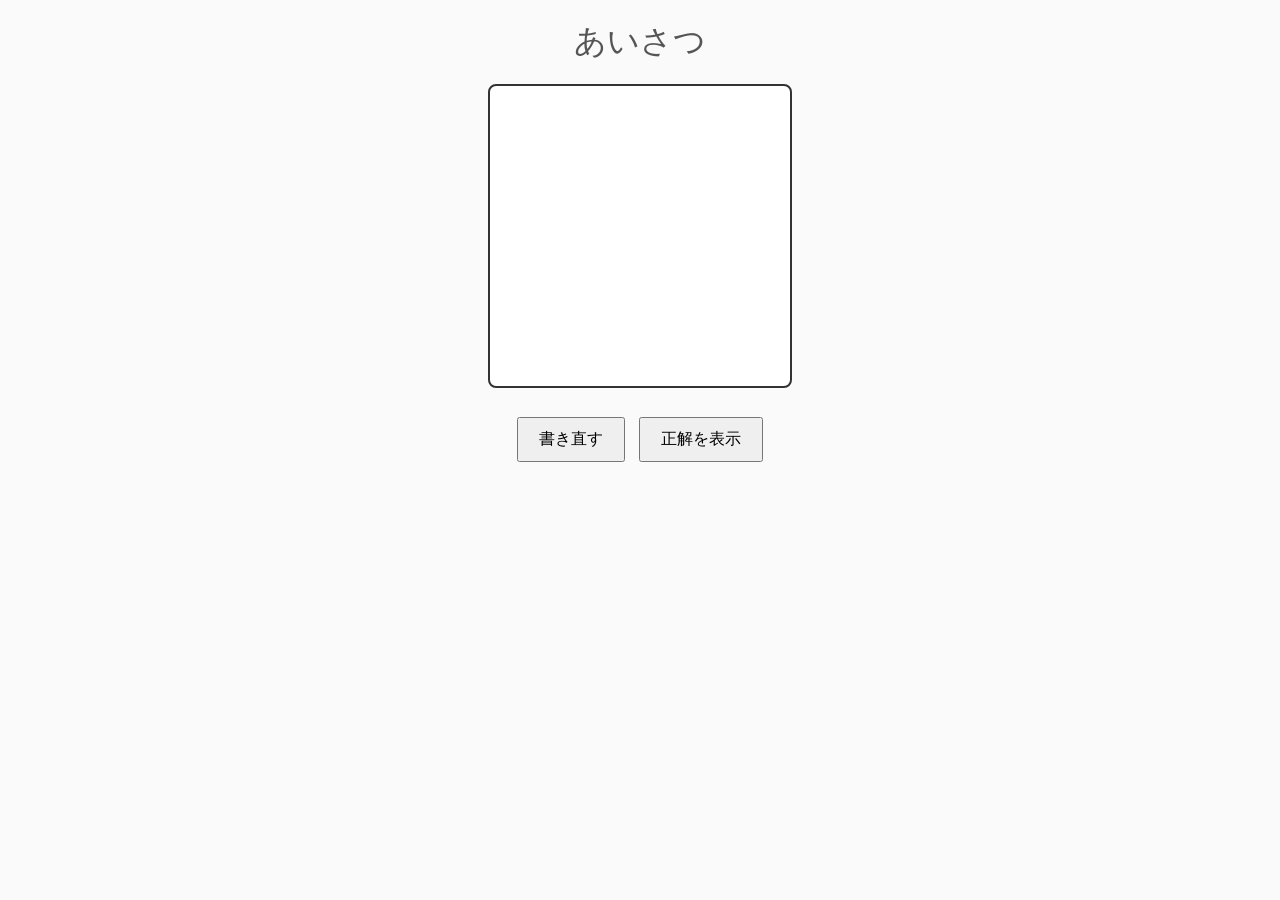
==== kanji-app/index.html @ 1e8d307c "Add files via upload" ====
<!DOCTYPE html>
<html lang="ja">
<head>
    <meta charset="UTF-8">
    <meta name="viewport" content="width=device-width, initial-scale=1.0, user-scalable=no">
    <title>手書き漢字テスト</title>
    <link rel="stylesheet" href="style.css">
</head>
<body>
    <div id="game-container">
        <p id="yomi-display">読み込み中...</p>
        
        <canvas id="draw-area" width="300" height="300"></canvas>
        
        <div class="controls">
            <button onclick="clearCanvas()">書き直す</button>
            <button id="show-ans-btn" onclick="showAnswer()">正解を表示</button>
        </div>

        <div id="answer-zone" style="display:none;">
            <p id="correct-kanji"></p>
            <p>合っていましたか？</p>
            <button class="ok-btn" onclick="nextQuestion(true)">◯ 正解</button>
            <button class="ng-btn" onclick="nextQuestion(false)">× 不正解</button>
        </div>
    </div>
    <script src="script.js"></script>
</body>
</html>
---- kanji-app/style.css ----
body { text-align: center; font-family: sans-serif; background: #fafafa; touch-action: none; }
#yomi-display { font-size: 2rem; margin: 20px; color: #555; }
#draw-area { border: 2px solid #333; background: #fff; border-radius: 8px; cursor: crosshair; }
.controls { margin: 20px; }
#correct-kanji { font-size: 4rem; color: red; font-family: "Sawarabi Mincho", serif; }
button { padding: 10px 20px; font-size: 1rem; margin: 5px; cursor: pointer; }
.ok-btn { background: #e1f5fe; border: 1px solid #03a9f4; }
.ng-btn { background: #ffebee; border: 1px solid #f44336; }
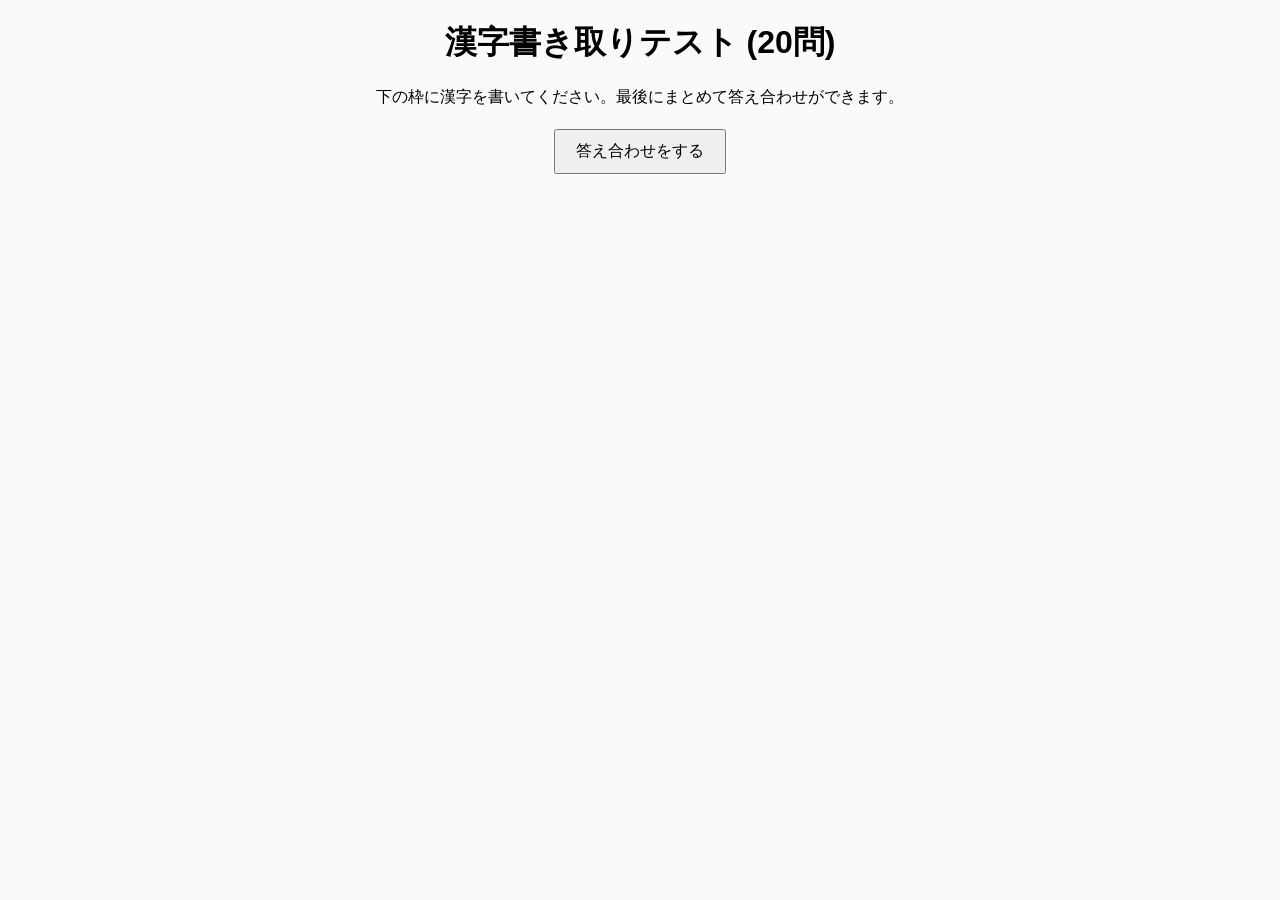
==== commit 147c81fe: "Update HTML structure for kanji writing test" ====
--- a/kanji-app/index.html
+++ b/kanji-app/index.html
@@ -3,27 +3,22 @@
 <head>
     <meta charset="UTF-8">
     <meta name="viewport" content="width=device-width, initial-scale=1.0, user-scalable=no">
-    <title>手書き漢字テスト</title>
+    <title>20問 漢字書き取りテスト</title>
     <link rel="stylesheet" href="style.css">
 </head>
 <body>
-    <div id="game-container">
-        <p id="yomi-display">読み込み中...</p>
+    <div id="test-container">
+        <h1>漢字書き取りテスト (20問)</h1>
+        <p class="instruction">下の枠に漢字を書いてください。最後にまとめて答え合わせができます。</p>
         
-        <canvas id="draw-area" width="300" height="300"></canvas>
-        
-        <div class="controls">
-            <button onclick="clearCanvas()">書き直す</button>
-            <button id="show-ans-btn" onclick="showAnswer()">正解を表示</button>
-        </div>
+        <div id="questions-list">
+            </div>
 
-        <div id="answer-zone" style="display:none;">
-            <p id="correct-kanji"></p>
-            <p>合っていましたか？</p>
-            <button class="ok-btn" onclick="nextQuestion(true)">◯ 正解</button>
-            <button class="ng-btn" onclick="nextQuestion(false)">× 不正解</button>
+        <div class="footer-controls">
+            <button id="finish-btn" onclick="finishTest()">答え合わせをする</button>
+            <button id="reset-btn" onclick="location.reload()" style="display:none;">最初からやり直す</button>
         </div>
     </div>
     <script src="script.js"></script>
 </body>
-</html>+</html>
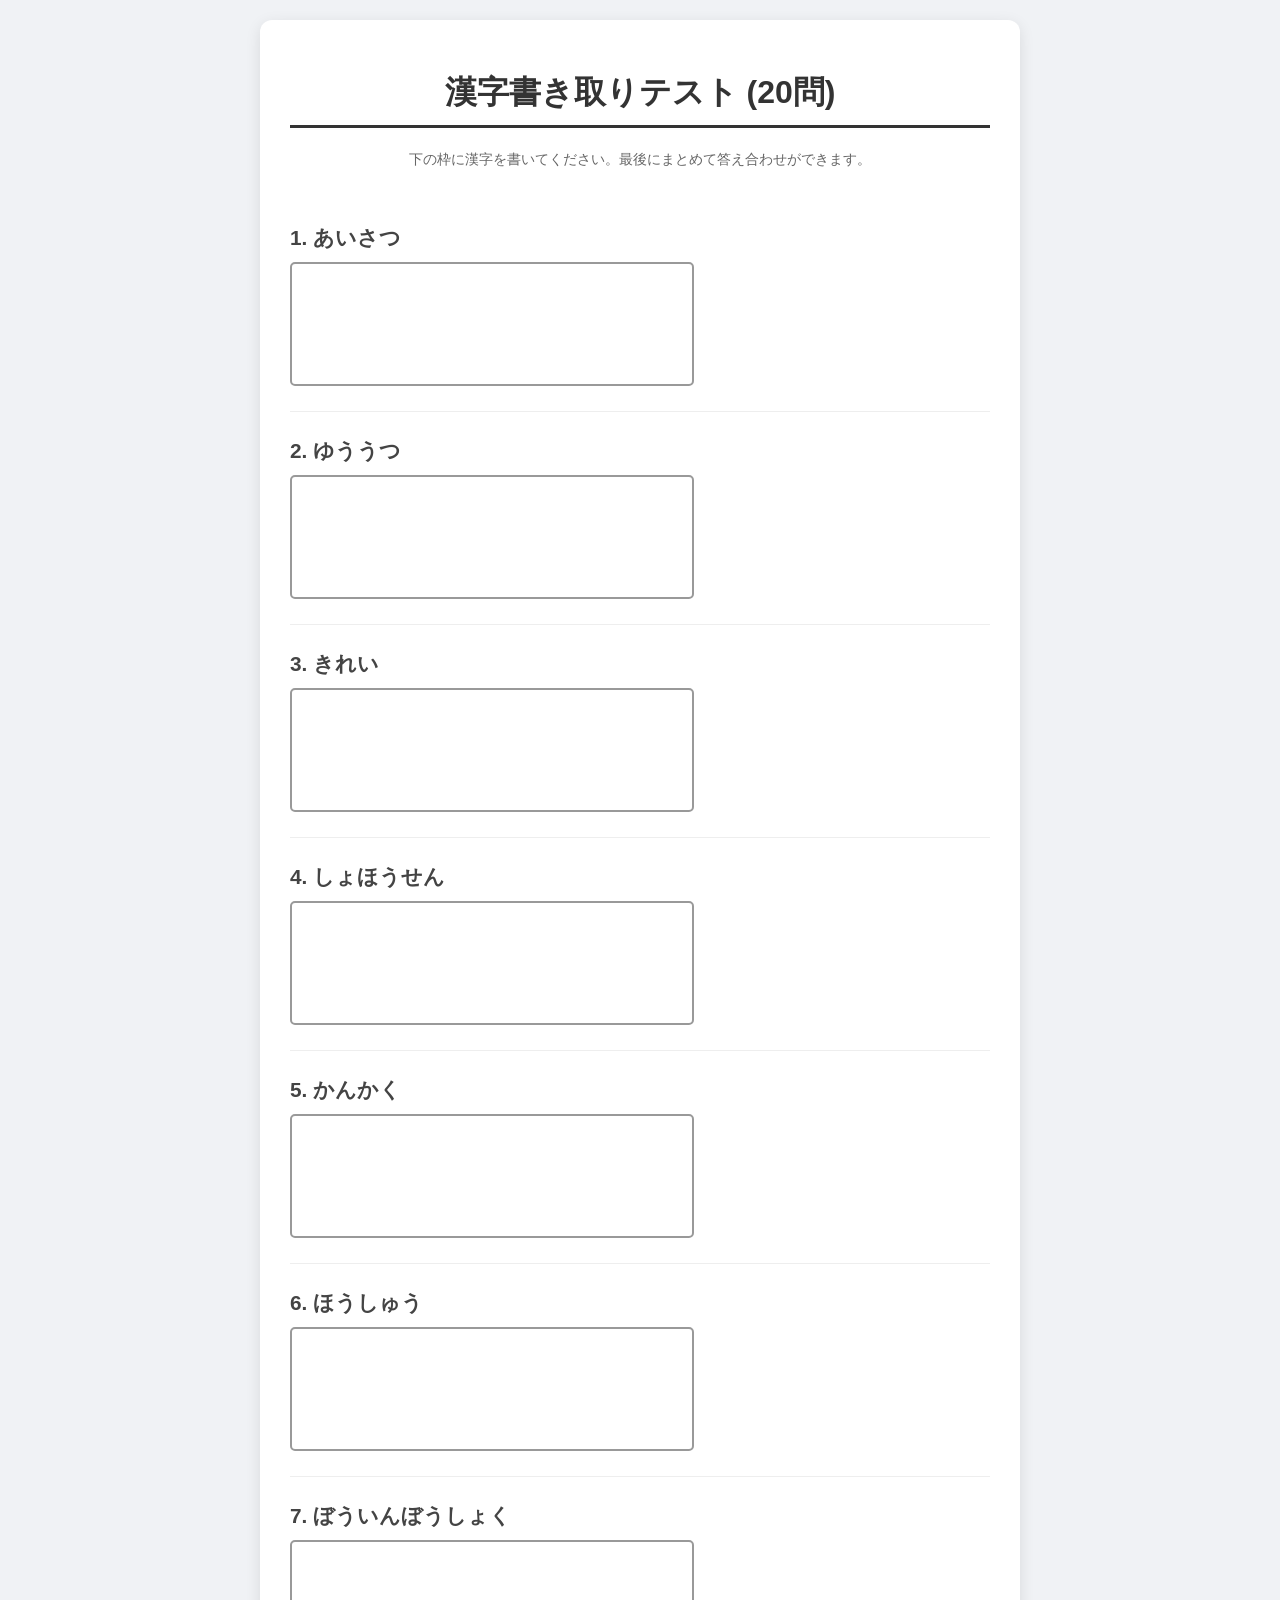
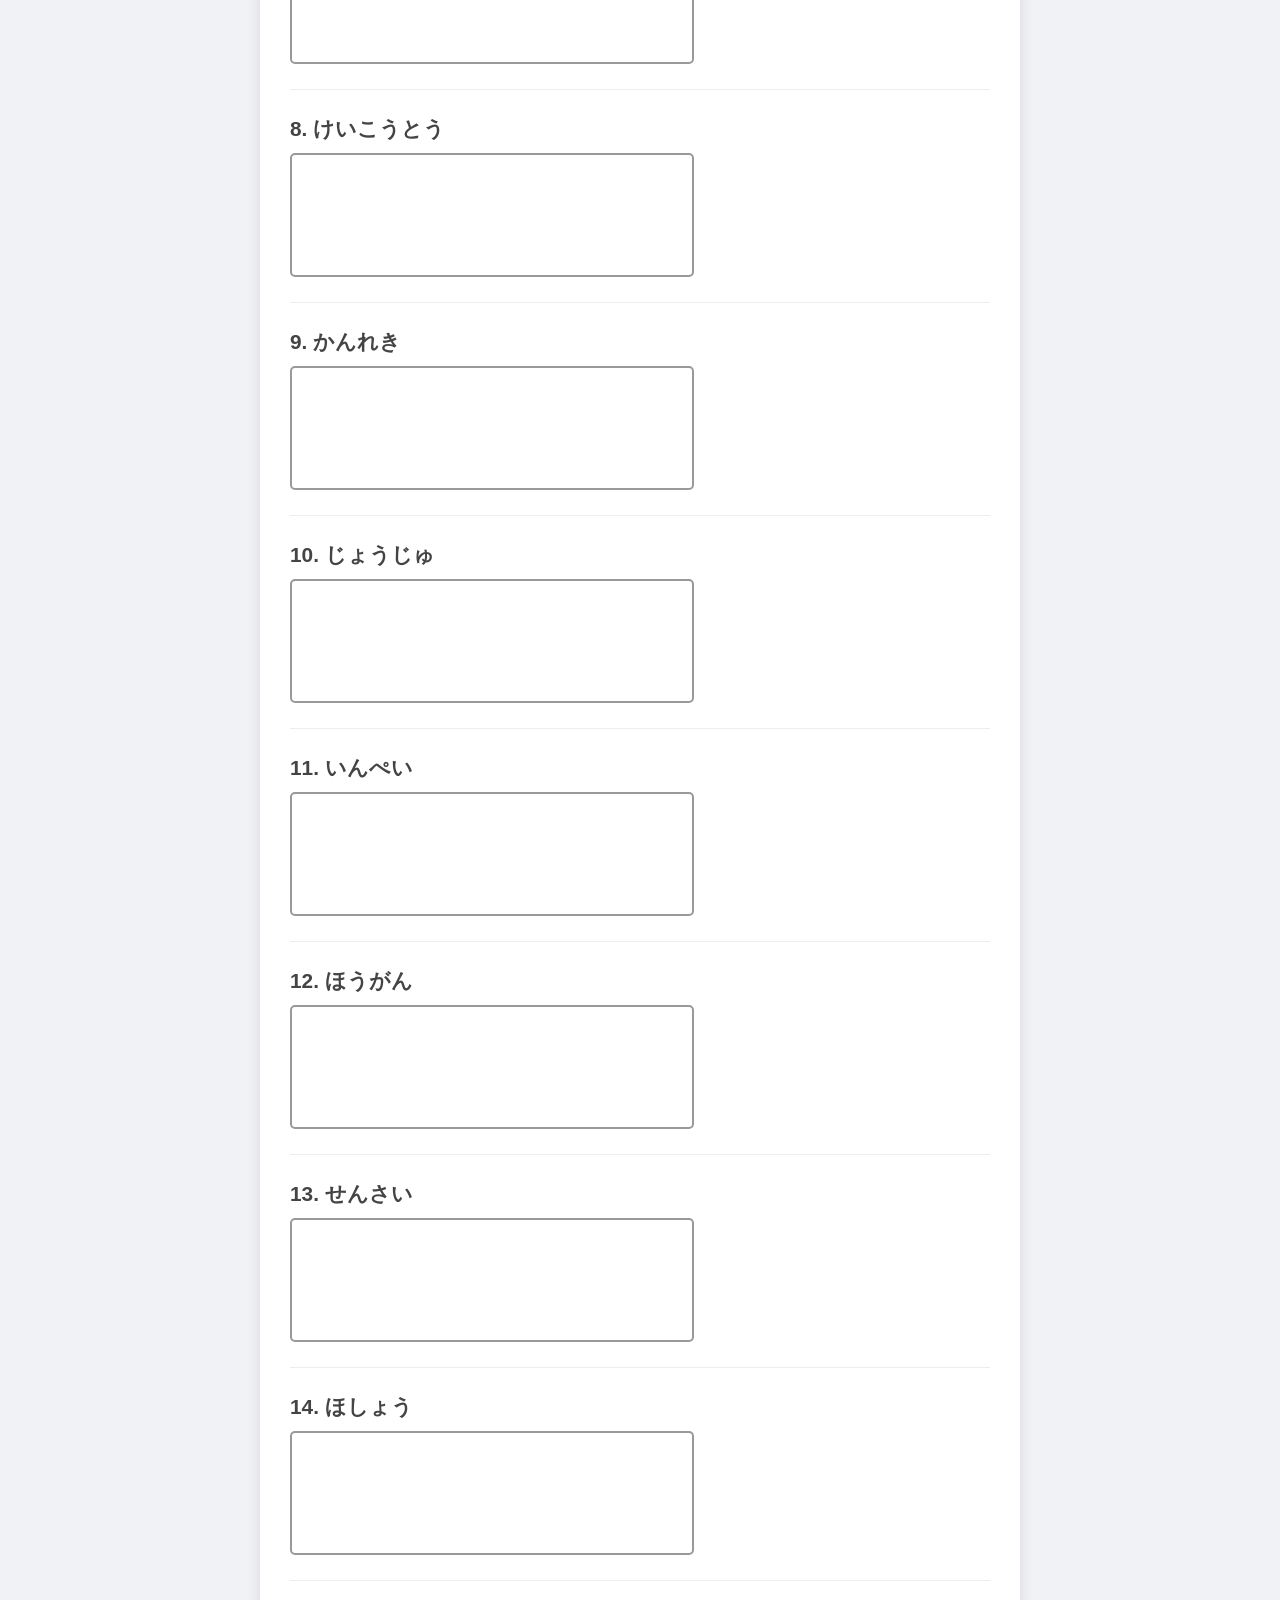
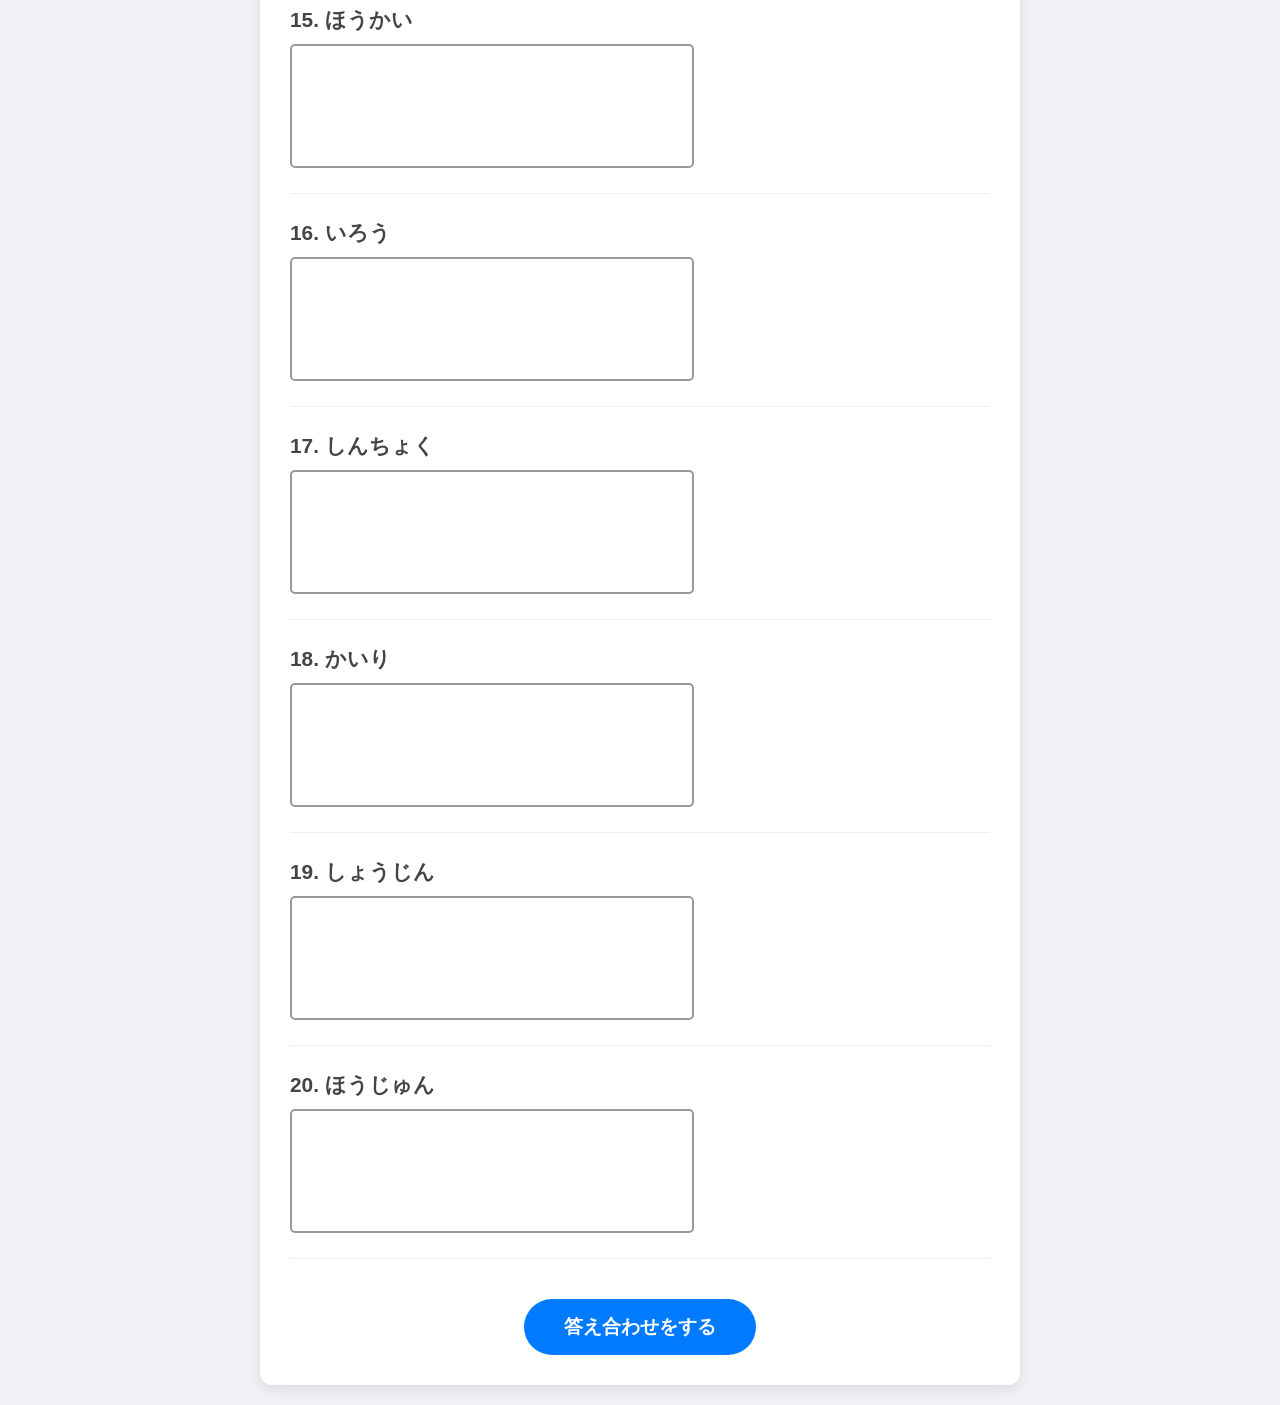
==== commit db08b74a: "Fix HTML formatting in index.html" ====
--- a/kanji-app/index.html
+++ b/kanji-app/index.html
@@ -11,14 +11,14 @@
         <h1>漢字書き取りテスト (20問)</h1>
         <p class="instruction">下の枠に漢字を書いてください。最後にまとめて答え合わせができます。</p>
         
-        <div id="questions-list">
-            </div>
+        <div id="questions-list"></div>
 
         <div class="footer-controls">
             <button id="finish-btn" onclick="finishTest()">答え合わせをする</button>
             <button id="reset-btn" onclick="location.reload()" style="display:none;">最初からやり直す</button>
         </div>
     </div>
+
     <script src="script.js"></script>
 </body>
 </html>
--- a/kanji-app/style.css
+++ b/kanji-app/style.css
@@ -1,8 +1,70 @@
-body { text-align: center; font-family: sans-serif; background: #fafafa; touch-action: none; }
-#yomi-display { font-size: 2rem; margin: 20px; color: #555; }
-#draw-area { border: 2px solid #333; background: #fff; border-radius: 8px; cursor: crosshair; }
-.controls { margin: 20px; }
-#correct-kanji { font-size: 4rem; color: red; font-family: "Sawarabi Mincho", serif; }
-button { padding: 10px 20px; font-size: 1rem; margin: 5px; cursor: pointer; }
-.ok-btn { background: #e1f5fe; border: 1px solid #03a9f4; }
-.ng-btn { background: #ffebee; border: 1px solid #f44336; }+body { 
+    background: #f0f2f5; 
+    font-family: "Helvetica Neue", Arial, "Hiragino Kaku Gothic ProN", "Hiragino Sans", sans-serif; 
+    margin: 0; 
+    padding: 20px; 
+    touch-action: none; 
+}
+
+#test-container { 
+    max-width: 700px; 
+    margin: auto; 
+    background: white; 
+    padding: 30px; 
+    border-radius: 12px; 
+    box-shadow: 0 4px 15px rgba(0,0,0,0.1); 
+}
+
+h1 { text-align: center; color: #333; border-bottom: 3px solid #333; padding-bottom: 10px; }
+.instruction { text-align: center; color: #666; font-size: 0.9rem; margin-bottom: 30px; }
+
+.question-item { 
+    display: flex; 
+    flex-direction: column; 
+    align-items: flex-start; 
+    padding: 25px 0; 
+    border-bottom: 1px solid #eee; 
+}
+
+.yomi { 
+    font-size: 1.3rem; 
+    font-weight: bold; 
+    margin-bottom: 10px; 
+    color: #444; 
+}
+
+canvas { 
+    border: 2px solid #999; 
+    background: #fff; 
+    border-radius: 5px;
+    cursor: crosshair; 
+    /* 見た目のサイズを指定 */
+    width: 100%; 
+    max-width: 400px; 
+    height: 120px; 
+}
+
+.ans-text { 
+    color: #e63946; 
+    font-size: 2.5rem; 
+    font-weight: bold; 
+    display: none; 
+    margin-top: 15px; 
+    letter-spacing: 5px;
+}
+
+.footer-controls { margin-top: 40px; text-align: center; }
+
+button { 
+    padding: 15px 40px; 
+    font-size: 1.2rem; 
+    font-weight: bold;
+    cursor: pointer; 
+    border: none; 
+    border-radius: 50px; 
+    transition: 0.3s;
+}
+
+#finish-btn { background: #007bff; color: white; }
+#finish-btn:hover { background: #0056b3; }
+#reset-btn { background: #6c757d; color: white; }
